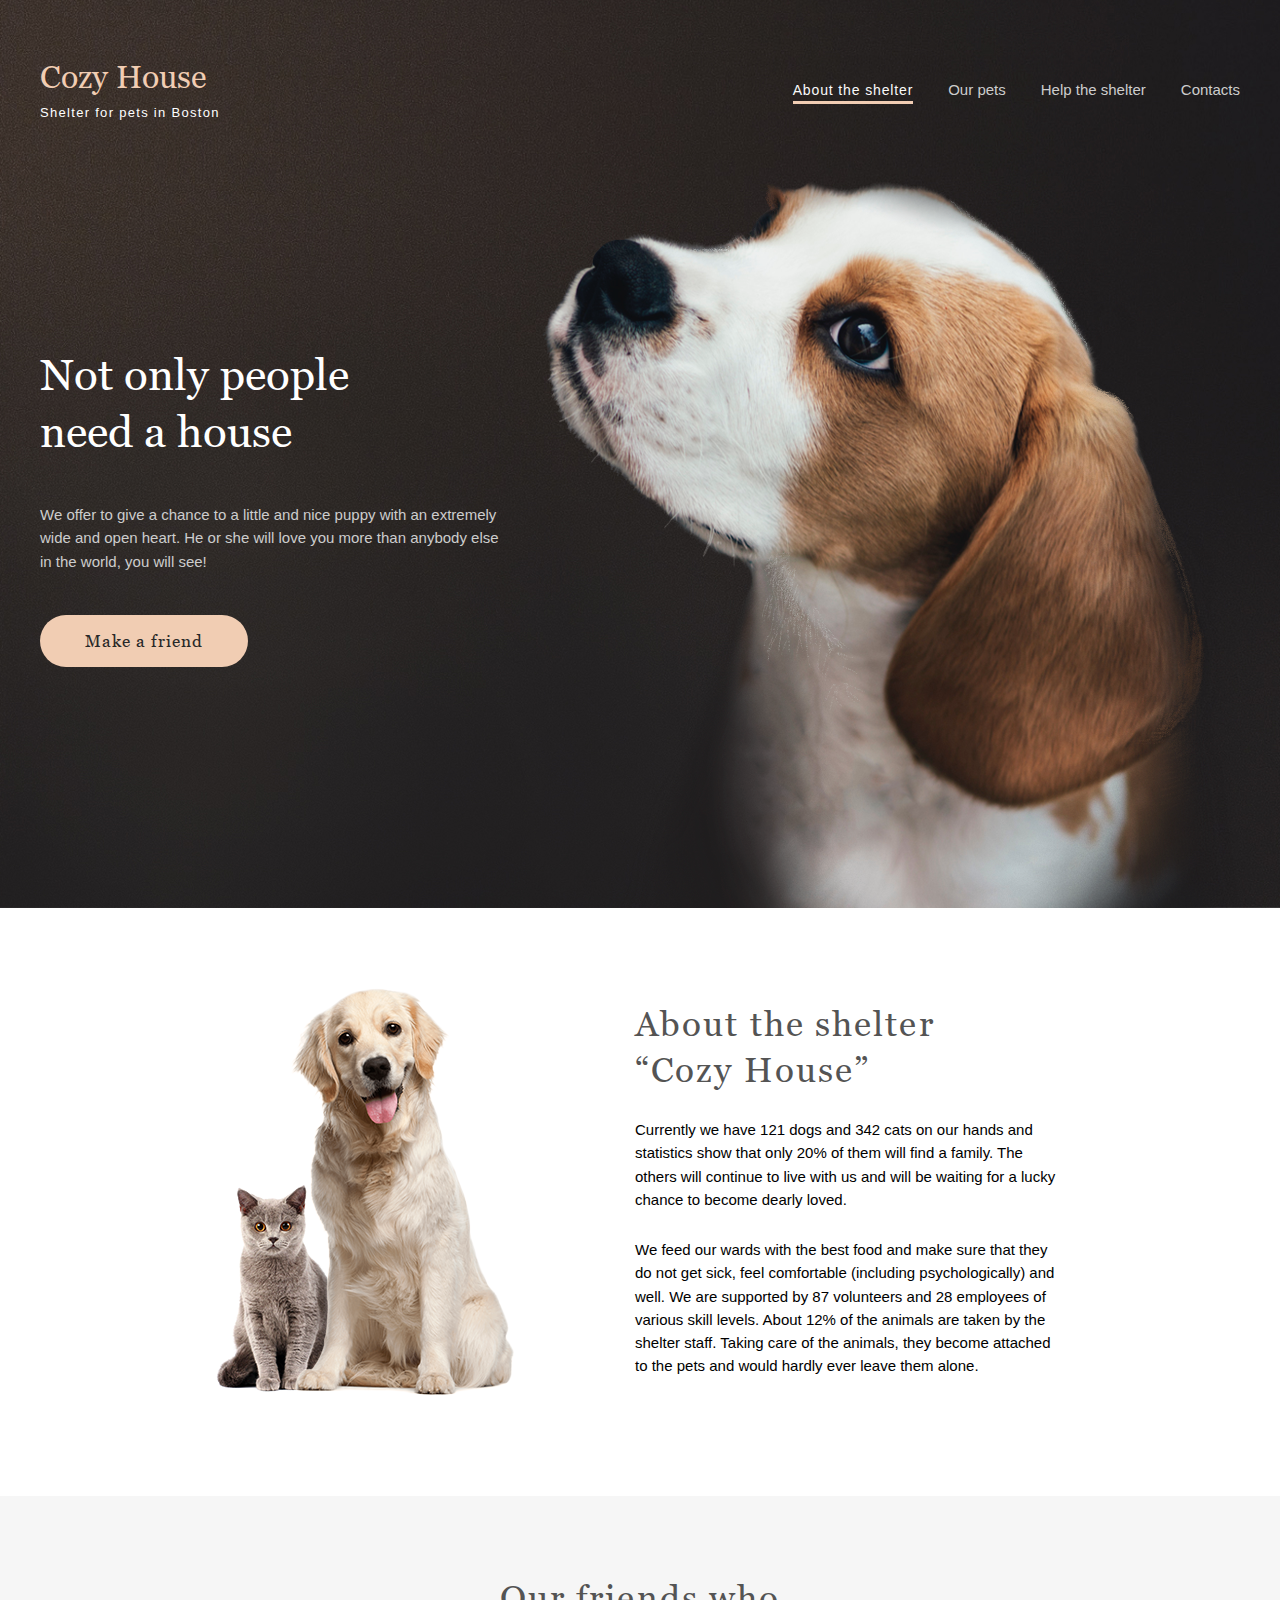
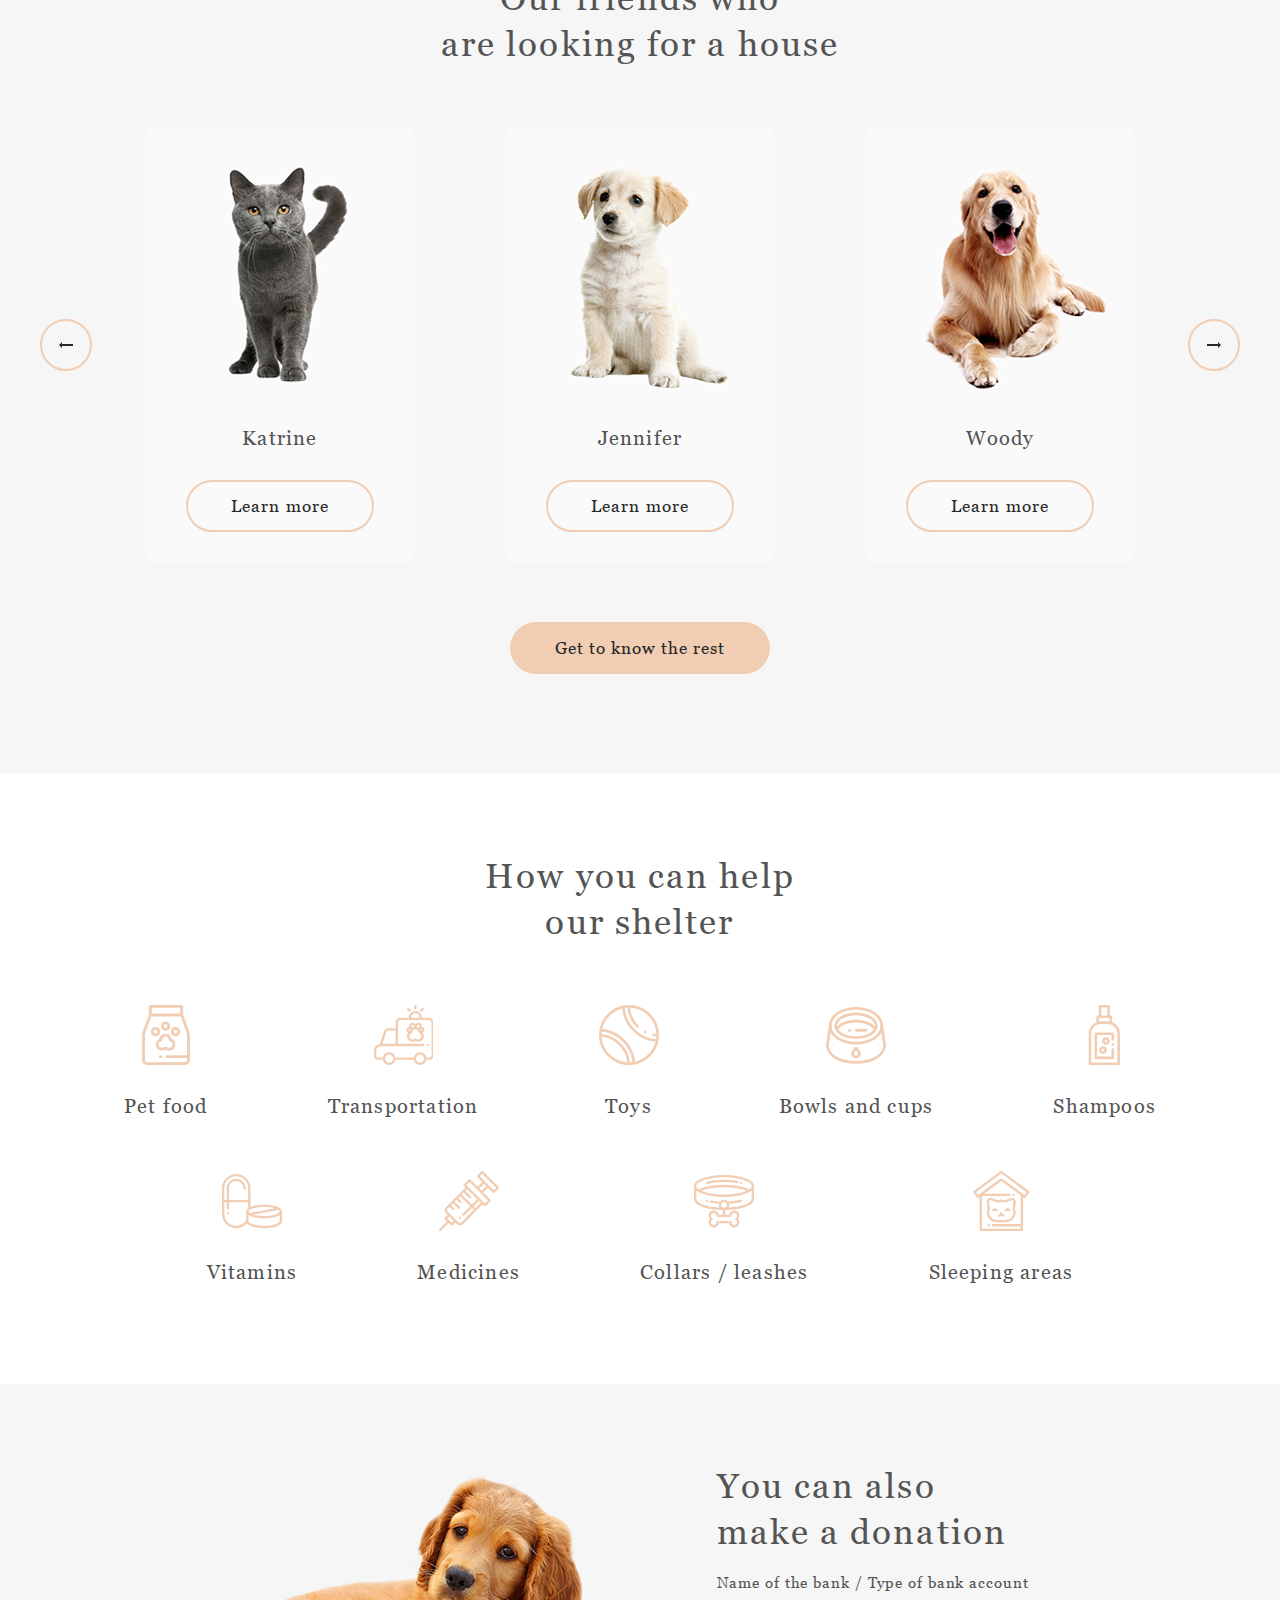
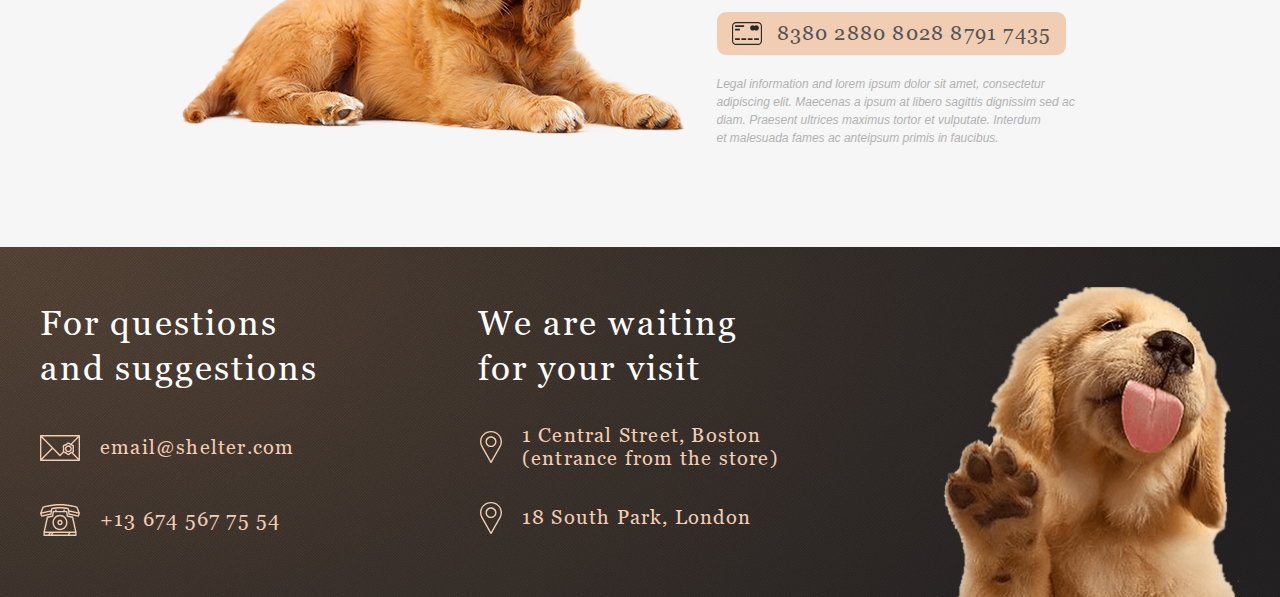
==== pages/main/index.html @ 74ab8705 "Shelter" ====
<!DOCTYPE html>
<html lang="en" class="page">

<head>
  <meta charset="UTF-8">
  <meta name="viewport" content="width=device-width, initial-scale=1.0">
  <link rel="shortcut icon" href="favicon.ico" type="image/x-icon">
  <meta http-equiv="X-UA-Compatible" content="ie=edge">
  <meta name="theme-color" content="#111111">
  <title>Shelter</title>
  <link rel="preload" href="fonts/Georgia.woff2" as="font" type="font/woff2" crossorigin>
  <link rel="preload" href="fonts/GeorgiaItalic.woff2" as="font" type="font/woff2" crossorigin>
  <link rel="preload" href="fonts/ArialBlack.woff2" as="font" type="font/woff2" crossorigin>
  <link rel="preload" href="fonts/Arial-ItalicMT.woff2" as="font" type="font/woff2" crossorigin>
  <link rel="stylesheet" href="vendor.css">
  <link rel="stylesheet" href="main.css">
  <script defer src="script.js"></script>
</head>

<body class="page__body">
  <div class="site-container">
    <header class="header">
      <div class="container">
        <div class="header__inner">
          <div class="logo">
            <a href="#" class="logo__link">
              <span class="logo__title">Cozy House</span>
              <span class="logo__subtitle p">Shelter for pets in Boston</span>
            </a>
          </div>
          <nav class="nav">
            <ul class="list-reset nav__list p">
              <li class="nav__item ">
                <a class="nav__link-active p" href="#">About the shelter</a>
              </li>
              <li class="nav__item">
                <a class="nav__link" href="../pets/index.html">Our pets</a>
              </li>
              <li class="nav__item">
                <a class="nav__link" href="#help">Help the shelter</a>
              </li>
              <li class="nav__item">
                <a class="nav__link" href="#footer">Contacts</a>
              </li>
            </ul>
          </nav>
        </div>
      </div>
    </header>
    <main class="main">
      <section class="hero">
        <div class="container">
          <div class="hero-inner">
            <div class="hero__description">
              <h1 class="visually-hidden">Cozy House</h1>
              <h2 class="hero-title">
                Not only people <br> need a house
              </h2>
              <p class="hero-subtitle p">
                We offer to give a chance to a little and nice puppy with an extremely wide and open heart. He or she
                will
                love you more
                than anybody else in the world, you will see!
              </p>
              <a href="#our-frends" class="btn hero__link">Make a friend</a>
            </div>
            <img src="../../assets/img/start-screen-puppy.png" alt="" class="hero-img">
          </div>
        </div>
      </section>

      <section class="about section-offset">
        <div class="container">
          <div class="about-inner">
            <img src="../../assets/img/about-pets.png" alt="" class="hero-img">
            <div class="about__description">
              <h3 class="about-title">
                About the shelter <br>&#8220;Cozy House&#8221;
              </h3>
              <p class="about-subtitle">
                Currently we have 121 dogs and 342 cats on our hands and statistics show that only 20% of them will find
                a family. The others will continue to live with us and will be waiting for a lucky chance to become
                dearly loved.
              </p>
              <p class="about-subtitle">
                We feed our wards with the best food and make sure that they do not get sick, feel comfortable
                (including psychologically) and well. We are supported by 87 volunteers and 28 employees of various
                skill levels.
                About
                12% of the animals are taken by the shelter staff. Taking care of the animals, they become attached
                to the
                pets and would hardly ever leave them alone.
              </p>
            </div>
          </div>
        </div>
      </section>
      <section class="our-friend section-offset">
        <div class="container">
          <div class="our-friend-inner">
            <h3 class="center">
              Our friends who <br>
              are looking for a house
            </h3>
            <div class="our-friend-slider">
              <button class="btn-reset btn-slider">
                <img src="../../assets/icons/arrow-left.svg" alt="arrow">
              </button>
              <ul class="list-reset card-list">
                <li class="card-item">
                  <img src="../../assets/img/pets-katrine.png" alt="Katrine" class="card-img">
                  <h4>
                    Katrine
                  </h4>
                  <a href="" class="card-btn">
                    Learn more
                  </a>
                </li>
                <li class="card-item">
                  <img src="../../assets/img/pets-jennifer.png" alt="Jennifer" class="card-img">
                  <h4>
                    Jennifer
                  </h4>
                  <a href="" class="card-btn">
                    Learn more
                  </a>
                </li>
                <li class="card-item">
                  <img src="../../assets/img/pets-woody.png" alt="Cat" class="card-img">
                  <h4>
                    Woody
                  </h4>
                  <a href="" class="card-btn">
                    Learn more
                  </a>
                </li>
              </ul>
              <button class="btn-reset btn-slider">
                <img src="../../assets/icons/arrow-rigth.svg" alt="arrow">
              </button>
            </div>
            <a href="../pets/index.html" class="btn our-friend__link">
              Get to know the rest
            </a>
          </div>
        </div>

      </section>
      <section class="help section-offset" id="help">
        <div class="container">
          <h3 class="help-title">
            How you can help <br>
            our shelter
          </h3>
          <ul class="list-reset help-list">
            <li class="help-item">
              <img src="../../assets/icons/icon-pet-food.svg" alt="pet-food" class="help-img">
              <h4 class="help-item__title">
                Pet food
              </h4>
            </li>
            <li class="help-item">
              <img src="../../assets/icons/icon-transportation.svg" alt="transportation" class="help-img">
              <h4 class="help-item__title">
                Transportation
              </h4>
            </li>
            <li class="help-item">
              <img src="../../assets/icons/icon-toys.svg" alt="toys" class="help-img">
              <h4 class="help-item__title">
                Toys
              </h4>
            </li>
            <li class="help-item">
              <img src="../../assets/icons/icon-bowls-and-cups.svg" alt="bowls and cups" class="help-img">
              <h4 class="help-item__title">
                Bowls and cups
              </h4>
            </li>
            <li class="help-item">
              <img src="../../assets/icons/icon-shampoos.svg" alt="shampoos" class="help-img">
              <h4 class="help-item__title">
                Shampoos
              </h4>
            </li>
            <li class="help-item">
              <img src="../../assets/icons/icon-vitamins.svg" alt="vitamins" class="help-img">
              <h4 class="help-item__title">
                Vitamins
              </h4>
            </li>
            <li class="help-item">
              <img src="../../assets/icons/icon-medicines.svg" alt="medicines" class="help-img">
              <h4 class="help-item__title">
                Medicines
              </h4>
            </li>
            <li class="help-item">
              <img src="../../assets/icons/icon-collars-leashes.svg" alt="collars/leashes" class="help-img">
              <h4 class="help-item__title">
                Collars / leashes
              </h4>
            </li>
            <li class="help-item">
              <img src="../../assets/icons/icon-sleeping-area.svg" alt="sleeping area" class="help-img">
              <h4 class="help-item__title">
                Sleeping areas
              </h4>
            </li>
          </ul>
        </div>
      </section>
      <section class="in-addition section-offset">
        <div class="container">
          <div class="in-addition-innner">
            <img src="../../assets/img/donation-dog.png" alt="dog" class="in-addition-img">
            <div class="in-addition-text">
              <h3 class="in-addition-title">
                You can also <br> make a donation
              </h3>
              <h5 class="in-addition-subtitle">
                Name of the bank / Type of bank account
              </h5>
              <h4 class="in-addition-card">
                <a class="in-addition-card-text">
                  8380 2880 8028 8791 7435
                </a>
              </h4>
              <p class="p-s in-addition-descr">
                Legal information and lorem ipsum dolor sit amet, consectetur adipiscing elit. Maecenas a ipsum
                at libero
                sagittis dignissim sed ac <br> diam. Praesent ultrices maximus tortor et vulputate. Interdum
                et malesuada
                fames ac
                anteipsum primis in faucibus.
              </p>
            </div>
          </div>
        </div>

      </section>
    </main>

    <footer class="footer" id="footer">
      <div class="container">
        <div class="footer-inner">
          <div class="footer-column__rigth">
            <h3 class="footer-title__rigth">
              For questions <br> and suggestions
            </h3>
            <ul class="list-reset footer-list__rigth">
              <li class="footer-item">
                <img class="footer-link-img" src="../../assets/icons/icon-email.svg" alt="email">
                <h4 class="footer-link-title">
                  <a href="mailto:email@shelter.com" class="footer-link">

                    email@shelter.com
                  </a>
                </h4>

              </li>
              <li class="footer-item">
                <img class="footer-link-img" src="../../assets/icons/icon-phone.svg" alt="phone">
                <h4 class="footer-link-title">
                  <a href="tel:+136745677554" class="footer-link">

                    +13 674 567 75 54
                  </a>
                </h4>
              </li>
            </ul>
          </div>
          <div class="footer-column__center">
            <h3 class="footer-title__center">
              We are waiting <br> for your visit
            </h3>
            <ul class="list-reset footer-list__center">
              <li class="footer-item">
                <img class="footer-link-img" src="../../assets/icons/icon-marker.svg" alt="marker">
                <h4 class="footer-link-title">
                  <a href="https://www.google.com/maps/search/" class="footer-link">
                    1 Central Street, Boston <br> (entrance from the store)
                  </a>
                </h4>
              </li>
              <li class="footer-item">
                <img class="footer-link-img" src="../../assets/icons/icon-marker.svg" alt="marker">
                <h4 class="footer-link-title">
                  <a href="https://www.google.com/maps/search/" class="footer-link">

                    18 South Park, London
                  </a>
                </h4>
              </li>
            </ul>
          </div>

          <img src="../../assets/img/footer-puppy.png" alt="puppy" class="footer-img">
        </div>
      </div>
    </footer>

  </div>
</body>

</html>
---- pages/main/main.css ----
:root {
  --font-family: 'Georgia', serif;
  --content-width: 1200px;
  --container-offset: 40px;
  --container-width: calc(var(--content-width) + (var(--container-offset) * 2));
  --color-primary: rgba(241, 205, 179, 1);
  --color-primary-light: rgba(253, 220, 196, 1);
  --color-light-l: #F6F6F6;
  --color-light-s: #FAFAFA;
  --color-dark-l: rgba(84, 84, 84, 1);
  --color-light-xl: rgba(255, 255, 255, 1);
  --color-dark-3xl: rgba(41, 41, 41, 1);
  --color-dark-s: rgba(205, 205, 205, 1);
  --color-dark-m: rgb(178, 178, 178);
  --color-light-xl: #FFFFFF;
}


.custom-checkbox__field:checked + .custom-checkbox__content::after {
  opacity: 1;
}

.custom-checkbox__field:focus + .custom-checkbox__content::before {
  outline: 2px solid #f00;
  outline-offset: 2px;
}

.custom-checkbox__field:disabled + .custom-checkbox__content {
  opacity: 0.4;
  pointer-events: none;
}

/* stylelint-disable */

/* @font-face {
  font-family: "Georgia";
  src: url("../../asset/fonts/Georgia.woff2") format("woff2");
  font-weight: 400;
  font-display: swap;
  font-style: normal;
} */
@font-face {
    font-family: 'Georgia';
    src: url('../../assets/fonts/Georgia.woff2') format('woff2');
    font-weight: normal;
    font-style: normal;
    font-display: swap;
}
@font-face {
  font-family: "GeorgiaItalic";
  src: url("../../asset/fonts/GeorgiaItalic.woff2") format("woff2");
  font-weight: 400;
  font-display: swap;
  font-style: italic;
}
@font-face {
  font-family: "Arial";
  src: url("../../asset/fonts/Arial.woff2") format("woff2");
  font-weight: 400;
  font-display: swap;
  font-style: normal;
}
@font-face {
  font-family: "Arial-ItalicMT";
  src: url("../../asset/fonts/Arial-ItalicMT.woff2") format("woff2");
  font-weight: 400;
  font-display: swap;
  font-style: italic;
}
html {
  -webkit-box-sizing: border-box;
  box-sizing: border-box;
}

*,
*::before,
*::after {
  -webkit-box-sizing: inherit;
  box-sizing: inherit;
  font-weight: normal;
  letter-spacing: normal;
  margin: 0;
  scroll-behavior: smooth;
}

.page {
  height: 100%;
  font-family: var(--font-family, sans-serif);
  -webkit-text-size-adjust: 100%;
  scroll-behavior: smooth;
}

.page__body {
  margin: 0;
  min-width: 320px;
  min-height: 100%;
  font-size: 16px;
}

img {
  height: auto;
  max-width: 100%;
  -o-object-fit: cover;
  object-fit: cover;
}

a {
  text-decoration: none;
  letter-spacing: 0.06em;
  cursor: pointer;
}

.site-container {
  overflow: hidden;
}

.is-hidden {
  display: none !important;
  /* stylelint-disable-line declaration-no-important */
}

.btn-reset {
  border: none;
  padding: 0;
  background: transparent;
  cursor: pointer;
}

.list-reset {
  list-style: none;
  margin: 0;
  padding: 0;
}

.input-reset {
  -webkit-appearance: none;
  -moz-appearance: none;
  appearance: none;
  border: none;
  border-radius: 0;
  background-color: #fff;
}
.input-reset::-webkit-search-decoration, .input-reset::-webkit-search-cancel-button, .input-reset::-webkit-search-results-button, .input-reset::-webkit-search-results-decoration {
  display: none;
}

.visually-hidden {
  position: absolute;
  overflow: hidden;
  margin: -1px;
  border: 0;
  padding: 0;
  width: 1px;
  height: 1px;
  clip: rect(0 0 0 0);
}

.container {
  margin: 0 auto;
  padding: 0 var(--container-offset);
  max-width: var(--container-width);
}

.js-focus-visible :focus:not(.focus-visible) {
  outline: none;
}

.centered {
  text-align: center;
}

.dis-scroll {
  position: fixed;
  left: 0;
  top: 0;
  overflow: hidden;
  width: 100%;
  height: 100vh;
  -ms-scroll-chaining: none;
  overscroll-behavior: none;
}

.page--ios .dis-scroll {
  position: relative;
}

.section-offset {
  padding: 80px 0 100px 0;
}

p, .p {
  font-family: "Arial", sans-serif;
  font-style: normal;
  font-weight: 400;
  font-size: 0.9375em;
  line-height: 155%;
}

.p-s {
  font-family: "Arial";
  font-style: italic;
  font-weight: 400;
  font-size: 0.75em;
  line-height: 150%;
  color: var(--color-dark-m);
}

h1 {
  letter-spacing: 0.06em;
  margin: 0;
}

h2 {
  font-size: 2.75em;
  line-height: 57px;
  color: var(--color--light-xl);
}

h2 {
  font-size: 2.75em;
  line-height: 130%;
  color: var(--color-light-xl);
}

h3 {
  font-size: 2.1875em;
  line-height: 130%;
  letter-spacing: 0.06em;
  color: var(--color-dark-l);
}

h4 {
  font-size: 1.25em;
  line-height: 115%;
  letter-spacing: 0.06em;
  color: var(--color-dark-l);
}

h5 {
  font-size: 1.0625em;
  line-height: 110%;
  letter-spacing: 0.06em;
  color: var(--color-dark-l);
}

.btn {
  font-size: 1.06em;
  line-height: 130%;
  letter-spacing: 0.06em;
  color: var(--color-dark-3xl);
  padding: 15px 45px;
  background: var(--color-primary);
  border-radius: 100px;
  transition: all 0.3s;
}

.btn:hover{
  background: var(--color-primary-light);
 transition: all 0.3s;
}
.card-btn {
  font-size: 1.0625em;
  line-height: 130%;
  letter-spacing: 0.06em;
  color: var(--color-dark-3xl);
  padding: 13px 43px;
  background: transparent;
  border: 2px solid var(--color-primary);
  border-radius: 100px;
  transition: all 0.3s;
}

.card-btn:hover{
  background-color: var(--color-primary-light);
  transition: all 0.3s;}

.center {
  text-align: center;
  margin-bottom: 60px;
}


.header {
  background: url("../../assets/img/start-screen-background.jpg");
  background-repeat: no-repeat;
  background-position: center 0;
  background-size: 100%;
  padding: 60px 0;

}

.header__inner {
  display: -webkit-box;
  display: -ms-flexbox;
  display: flex;
  -webkit-box-align: center;
  -ms-flex-align: center;
  align-items: center;
  -webkit-box-pack: justify;
  -ms-flex-pack: justify;
  justify-content: space-between;
}

.logo__link {
  display: flex;
  flex-direction: column;
  letter-spacing: 0.06em;
  margin: 0;
}

.logo__title {
  font-family: 'Georgia';
  font-style: normal;
  font-weight: 400;
  font-size: 32px;
  line-height: 110%;
  color: var(--color-primary);
  line-height: 110%;
  margin-bottom: 10px;
  
}

.logo__subtitle {
  font-family: "Arial";
  font-style: normal;
  font-weight: 400;
  font-size: 13px;
  line-height: 15px;
  letter-spacing: 0.1em;
  color: var(--color-light-xl);
  text-align: right;
}

.nav__list {
  display: -webkit-box;
  display: -ms-flexbox;
  display: flex;
  -webkit-box-pack: justify;
  -ms-flex-pack: justify;
  justify-content: space-between;
  -webkit-box-align: center;
  -ms-flex-align: center;
  align-items: center;
  gap: 35px;
}


.nav__link {
  position: relative;
  line-height: 160%;
  color: var(--color-dark-s);
  -webkit-transition: all 0.5s;
  -o-transition: all 0.5s;
  transition: all 0.5s;
  padding-bottom: 5px;
  letter-spacing: 0 ;
}

.nav__link::before {
  position: absolute;
  content: "";
  width: 0;
  left: 0;
  background-color: var(--color-primary);
  height: 2px;
  bottom: -3px;
  -webkit-transition: all 0.5s;
  -o-transition: all 0.5s;
  transition: all 0.5s;
}

.nav__link:hover::before {
  width: 100%;
  right: auto;
  left: 0;
}

.nav__link-active {
  font-weight: normal;
  color: var(--color-light-s);
  padding-bottom: 3px;
  border-bottom: 3px solid var(--color-primary);
  
}

.hero{
  background: url("../../assets/img/start-screen-background.jpg");
  background-position: center -180px;
  background-repeat: no-repeat;
  background-size: 100%;
}
.hero-inner {
  display: -webkit-box;
  display: -ms-flexbox;
  display: flex;
  -webkit-box-pack: justify;
  -ms-flex-pack: justify;
  justify-content: space-between;
  -webkit-box-align: center;
  -ms-flex-align: center;
  align-items: center;
  
}

.hero-title {
 margin-top: -75px;
  margin-bottom: 42px;
}

.hero-subtitle {
  color: var(--color-dark-s);
  margin-bottom: 42px;
  max-width: 460px;
}

.hero__link{
  display: inline-block;
}
.hero-img {
  max-width: 58.2%;
}

.about {
  background-color: var(--color-light-xl);
}

.about-inner {
  display: -webkit-box;
  display: -ms-flexbox;
  display: flex;
  -webkit-box-pack: center;
  -ms-flex-pack: center;
  justify-content: center;
   gap: 120px;
}

.about__description {
  max-width: 430px;
  padding-top: 14px;
  padding-bottom: 14px;
}

.about-title {
  margin-bottom: 25px;
}

.about-subtitle + .about-subtitle{
  margin-top: 27px;
}

.our-friend {
  background-color: var(--color-light-l);
}

.our-friend-inner {
  display: -webkit-box;
  display: -ms-flexbox;
  display: flex;
  -webkit-box-orient: vertical;
  -webkit-box-direction: normal;
  -ms-flex-direction: column;
  flex-direction: column;
}

.our-friend-slider {
  display: -webkit-box;
  display: -ms-flexbox;
  display: flex;
  -webkit-box-align: center;
  -ms-flex-align: center;
  align-items: center;
  -webkit-box-pack: justify;
  -ms-flex-pack: justify;
  justify-content: space-between;
  margin-bottom: 60px;
}

.card-list {
  display: -webkit-box;
  display: -ms-flexbox;
  display: flex;
  -webkit-box-align: center;
  -ms-flex-align: center;
  align-items: center;
  -webkit-box-pack: justify;
  -ms-flex-pack: justify;
  justify-content: space-between;
  gap: 90px;
}

.card-item {
  display: -webkit-box;
  display: -ms-flexbox;
  display: flex;
  -webkit-box-align: center;
  -ms-flex-align: center;
  align-items: center;
  -webkit-box-pack: justify;
  -ms-flex-pack: justify;
  justify-content: space-between;
  -webkit-box-orient: vertical;
  -webkit-box-direction: normal;
  -ms-flex-direction: column;
  flex-direction: column;
  background-color: var(--color-light-s);
  padding-bottom: 30px;
  border-radius: 9px;
  transition: all 0.3s;
}

.card-item:hover{
  box-shadow: 0px 2px 35px 14px rgba(13, 13, 13, 0.04);
  transition: all 0.3s;
}
.card-item:hover .card-btn{
 background-color: var(--color-primary-light);
transition: all 0.3s;
}

.card-img {
  margin-bottom: 30px;
}

.card-item h4 {
  margin-bottom: 30px;
}

.btn-slider {
  display: -webkit-box;
  display: -ms-flexbox;
  display: flex;
  -webkit-box-pack: center;
  -ms-flex-pack: center;
  justify-content: center;
  -webkit-box-align: center;
  -ms-flex-align: center;
  align-items: center;
  width: 52px;
  height: 52px;
  border: 2px solid var(--color-primary);
  -webkit-box-sizing: border-box;
  box-sizing: border-box;
  border-radius: 100%;
  -webkit-transition: 0.5s;
  -o-transition: 0.5s;
  transition: 0.5s;
}

.btn-slider:hover {
  background-color: var(--color-primary);
  -webkit-transition: 0.5s;
  -o-transition: 0.5s;
  transition: 0.5s;
}

.our-friend__link {
  -ms-flex-item-align: center;
  -ms-grid-row-align: center;
  align-self: center;
  -webkit-box-flex: 0;
  -ms-flex-positive: 0;
  flex-grow: 0;
}

.our-friend-buttons {
  display: -webkit-box;
  display: -ms-flexbox;
  display: flex;
  -webkit-box-pack: center;
  -ms-flex-pack: center;
  justify-content: center;
  -webkit-box-align: center;
  -ms-flex-align: center;
  align-items: center;
  gap: 20px;
}

.btn-slider-prev {
  color: var(--color-dark-s);
  width: 52px;
  height: 52px;
  border: 2px solid var(--color-dark-s);
  border-radius: 100px;
}

.btn-slider-active {
  color: var(--color-dark-3xl);
  width: 52px;
  height: 52px;
  background-color: var(--color-primary);
  border-radius: 100px;
}

.btn-slider-next {
  color: var(--color-dark-3xl);
  width: 52px;
  height: 52px;
  border: 2px solid var(--color-primary);
  border-radius: 100px;
}

.help-title {
  text-align: center;
  margin-bottom: 60px;
}

.help-list {
  display: -webkit-box;
  display: -ms-flexbox;
  display: flex;
  -webkit-box-pack: center;
  -ms-flex-pack: center;
  justify-content: center;
  -ms-flex-wrap: wrap;
  flex-wrap: wrap;
  max-width: 1060px;
  margin: 0 auto;
  gap: 53px 120px;
}

.help-item {
  display: -webkit-box;
  display: -ms-flexbox;
  display: flex;
  -webkit-box-orient: vertical;
  -webkit-box-direction: normal;
  -ms-flex-direction: column;
  flex-direction: column;
  -webkit-box-align: center;
  -ms-flex-align: center;
  align-items: center;
}
/* .help-item + .help-item{
  margin-left: 120px;
  margin-bottom: 55px;
} */
.help-img {
  display: block;
  width: 60px;
  height: 60px;
  margin-bottom: 30px;
}

.in-addition {
  background-color: var(--color-light-l);
}

.in-addition-innner {
  display: -webkit-box;
  display: -ms-flexbox;
  display: flex;
  -webkit-box-pack: center;
  -ms-flex-pack: center;
  justify-content: center;
  -webkit-box-align: center;
  -ms-flex-align: center;
  align-items: center;
  gap: 30px;
}

.in-addition-text {
  display: -webkit-box;
  display: -ms-flexbox;
  display: flex;
  -webkit-box-orient: vertical;
  -webkit-box-direction: normal;
  -ms-flex-direction: column;
  flex-direction: column;
  gap: 20px;
  max-width: 382px;
  }


.in-addition-subtitle{
  font-size: 15px;
}
.in-addition-card {

  display: -webkit-box;
  display: -ms-flexbox;
  display: flex;
  -webkit-box-align: center;
  -ms-flex-align: center;
  align-items: center;
  padding: 10px 15px;
  background-color: var(--color-primary);
  -ms-flex-item-align: start;
  align-self: flex-start;
  -webkit-box-flex: 0;
  -ms-flex-positive: 0;
  flex-grow: 0;
  border-radius: 9px;
  padding-left: 30px;
}

.in-addition-card-text{
  position: relative;
  padding-left: 30px;
}
.in-addition-card-text::before {
  position: absolute;
  content: '';
  background-image: url("../../assets/icons/credit-card.svg");
  width: 30px;
  height: 23px;
  left: -15px;
  top: 0;
}

.footer {
  background: url("../../assets/img/backgroung.png"), radial-gradient(100% 215.42% at 0% 0%, #5B483A 0%, #262425 100%), #211F20;
  padding-top: 40px;
}

.footer-inner {
  display: -webkit-box;
  display: -ms-flexbox;
  display: flex;
  -webkit-box-pack: justify;
  -ms-flex-pack: justify;
  justify-content: space-between;

}

.footer-title__rigth {
  color: var(--color-light-xl);
  margin-bottom: 40px;
  margin-top: 14px;
  letter-spacing: 0.06em;
}

.footer-list__rigth {
  display: flex;
  flex-direction: column;
}
.footer-list__rigth .footer-item:first-child{
  margin-bottom: 40px;
}

.footer-title__center {
  color: var(--color-light-xl);
  margin-bottom: 32px;
  margin-top: 14px;
  letter-spacing: 0.06em;
  margin-left: -2px;
}

.footer-list__center {
  display: -webkit-box;
  display: -ms-flexbox;
  display: flex;
  -webkit-box-orient: vertical;
  -webkit-box-direction: normal;
  -ms-flex-direction: column;
  flex-direction: column;
}

.footer-list__center .footer-item:first-child{
  margin-bottom: 32px;
}
.footer-item {
  display: flex;
 
}

.footer-item{
  display: flex;
  align-items: center;
  justify-content:left;
}


.footer-link {
  font-weight: normal;
  color: var(--color-primary);
}

.footer-link-img {
  margin-right: 20px;
}
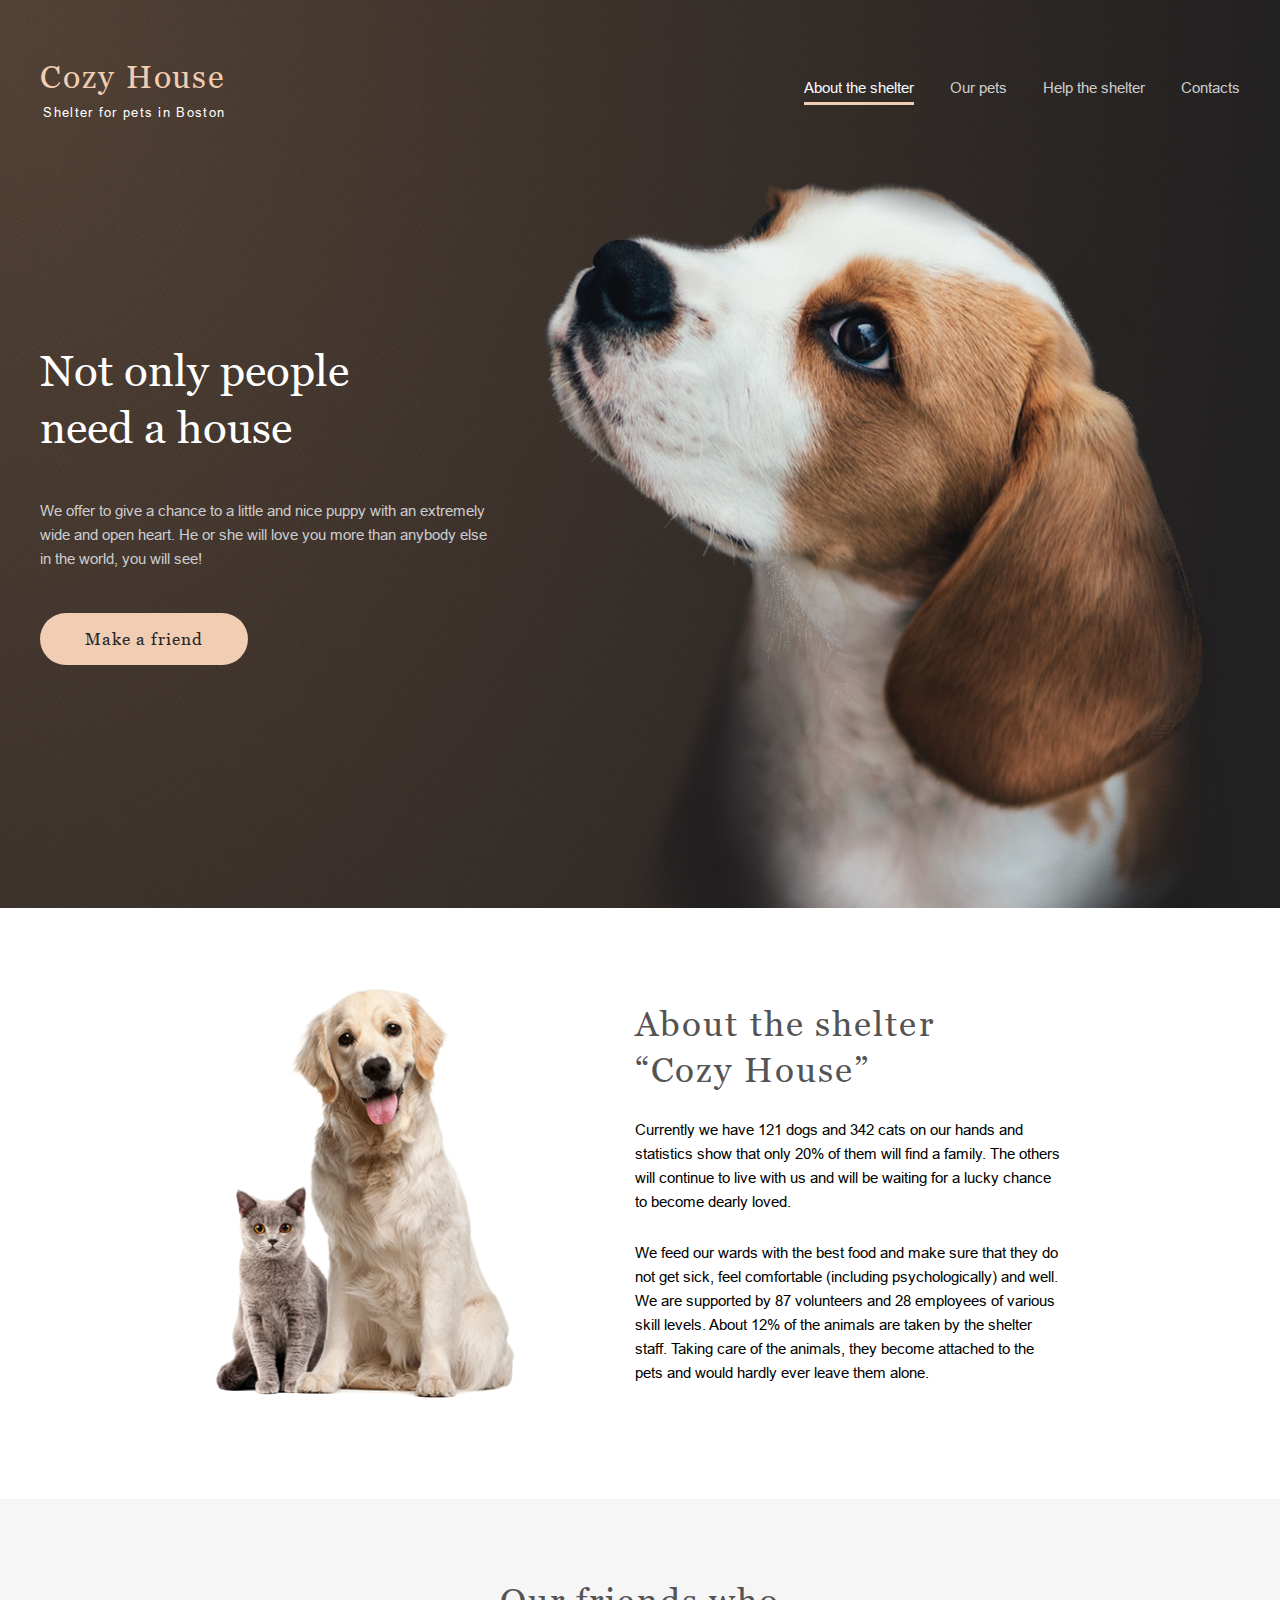
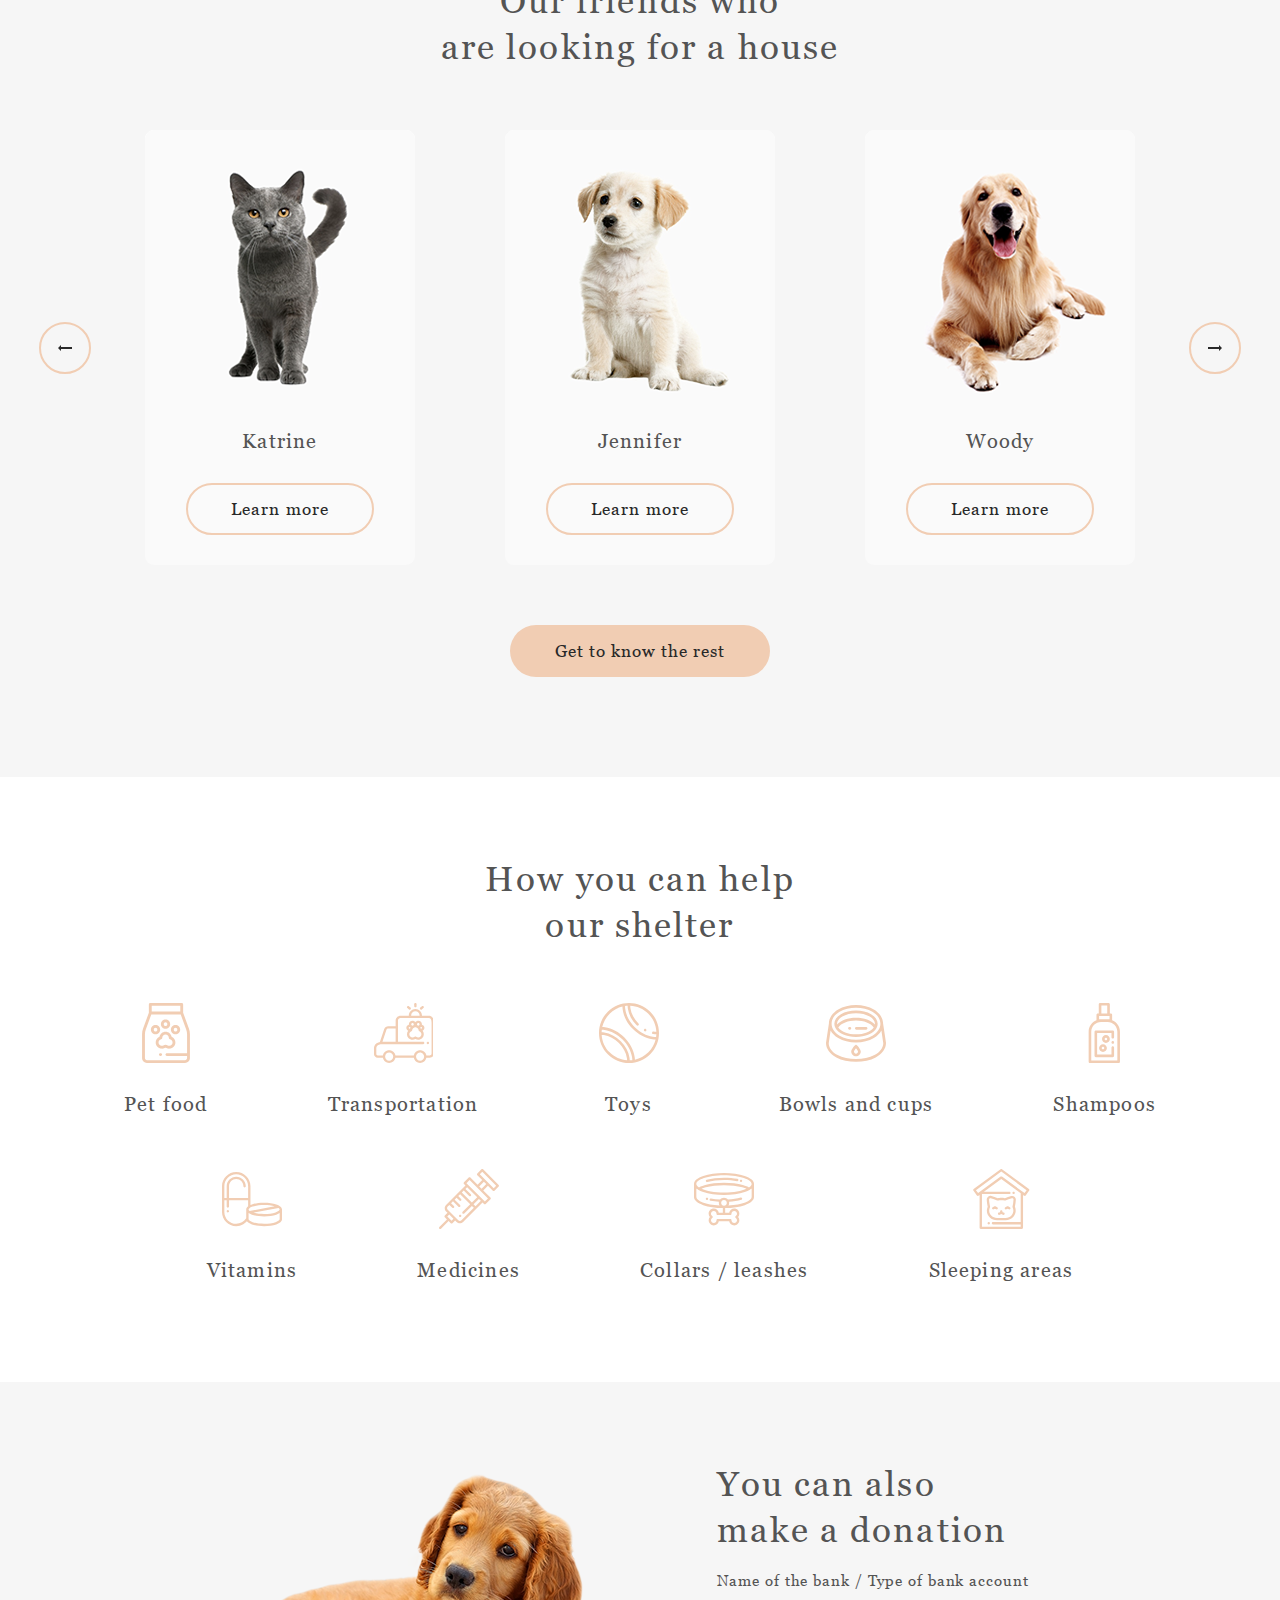
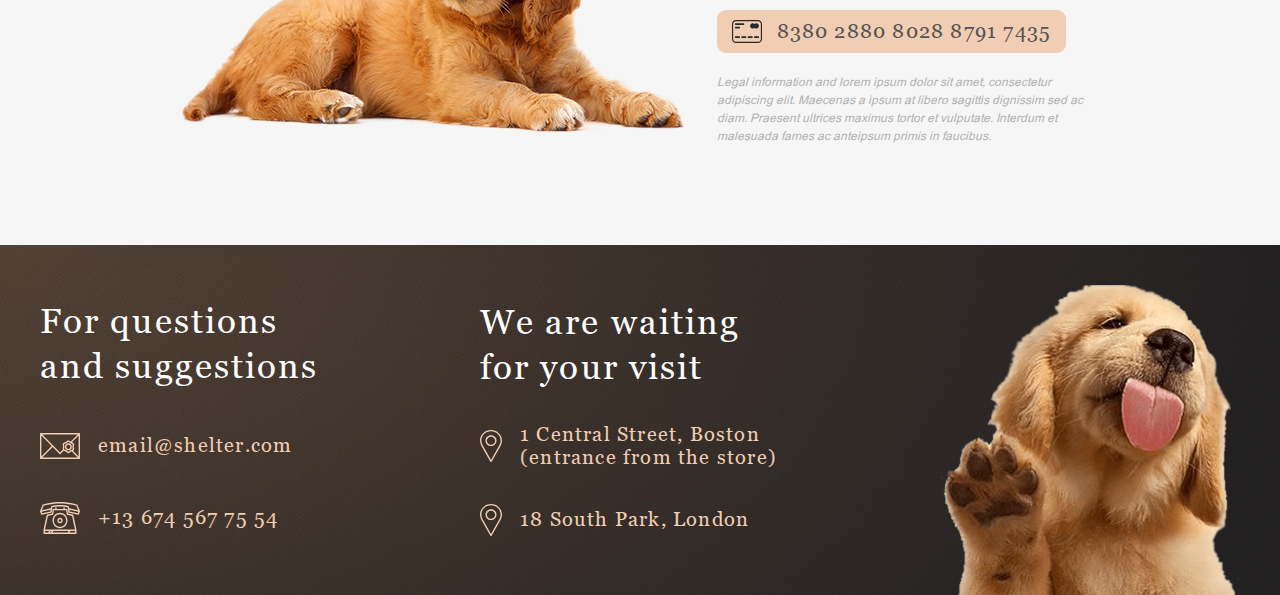
==== commit 7b8b0478: "pet968-768-320px" ====
--- a/pages/main/index.html
+++ b/pages/main/index.html
@@ -8,12 +8,10 @@
   <meta http-equiv="X-UA-Compatible" content="ie=edge">
   <meta name="theme-color" content="#111111">
   <title>Shelter</title>
-  <link rel="preload" href="fonts/Georgia.woff2" as="font" type="font/woff2" crossorigin>
-  <link rel="preload" href="fonts/GeorgiaItalic.woff2" as="font" type="font/woff2" crossorigin>
-  <link rel="preload" href="fonts/ArialBlack.woff2" as="font" type="font/woff2" crossorigin>
-  <link rel="preload" href="fonts/Arial-ItalicMT.woff2" as="font" type="font/woff2" crossorigin>
   <link rel="stylesheet" href="vendor.css">
   <link rel="stylesheet" href="main.css">
+  <link rel="stylesheet" href="media768px.css">
+  <link rel="stylesheet" href="modal.css">
   <script defer src="script.js"></script>
 </head>
 
@@ -28,10 +26,12 @@
               <span class="logo__subtitle p">Shelter for pets in Boston</span>
             </a>
           </div>
+
+
           <nav class="nav">
-            <ul class="list-reset nav__list p">
+            <ul class="list-reset p nav__list">
               <li class="nav__item ">
-                <a class="nav__link-active p" href="#">About the shelter</a>
+                <a class="nav__link-active" href="#">About the shelter</a>
               </li>
               <li class="nav__item">
                 <a class="nav__link" href="../pets/index.html">Our pets</a>
@@ -44,6 +44,12 @@
               </li>
             </ul>
           </nav>
+
+          <a class="burger">
+            <span></span>
+            <span></span>
+            <span></span>
+          </a>
         </div>
       </div>
     </header>
@@ -62,7 +68,7 @@
                 love you more
                 than anybody else in the world, you will see!
               </p>
-              <a href="#our-frends" class="btn hero__link">Make a friend</a>
+              <a target="_blank" href="#our-frends" class="btn hero__link">Make a friend</a>
             </div>
             <img src="../../assets/img/start-screen-puppy.png" alt="" class="hero-img">
           </div>
@@ -72,7 +78,7 @@
       <section class="about section-offset">
         <div class="container">
           <div class="about-inner">
-            <img src="../../assets/img/about-pets.png" alt="" class="hero-img">
+            <img src="../../assets/img/about-pets.png" alt="" class="about-img">
             <div class="about__description">
               <h3 class="about-title">
                 About the shelter <br>&#8220;Cozy House&#8221;
@@ -95,7 +101,7 @@
           </div>
         </div>
       </section>
-      <section class="our-friend section-offset">
+      <section class="our-friend section-offset" id="our-frends">
         <div class="container">
           <div class="our-friend-inner">
             <h3 class="center">
@@ -103,9 +109,7 @@
               are looking for a house
             </h3>
             <div class="our-friend-slider">
-              <button class="btn-reset btn-slider">
-                <img src="../../assets/icons/arrow-left.svg" alt="arrow">
-              </button>
+
               <ul class="list-reset card-list">
                 <li class="card-item">
                   <img src="../../assets/img/pets-katrine.png" alt="Katrine" class="card-img">
@@ -135,10 +139,15 @@
                   </a>
                 </li>
               </ul>
-              <button class="btn-reset btn-slider">
+              <button class="btn-reset btn-slider-main-prev">
+                <img src="../../assets/icons/arrow-left.svg" alt="arrow">
+              </button>
+
+              <button class="btn-reset btn-slider-main-next">
                 <img src="../../assets/icons/arrow-rigth.svg" alt="arrow">
               </button>
             </div>
+
             <a href="../pets/index.html" class="btn our-friend__link">
               Get to know the rest
             </a>
@@ -212,7 +221,7 @@
       </section>
       <section class="in-addition section-offset">
         <div class="container">
-          <div class="in-addition-innner">
+          <div class="in-addition-inner">
             <img src="../../assets/img/donation-dog.png" alt="dog" class="in-addition-img">
             <div class="in-addition-text">
               <h3 class="in-addition-title">
@@ -227,12 +236,12 @@
                 </a>
               </h4>
               <p class="p-s in-addition-descr">
-                Legal information and lorem ipsum dolor sit amet, consectetur adipiscing elit. Maecenas a ipsum
-                at libero
-                sagittis dignissim sed ac <br> diam. Praesent ultrices maximus tortor et vulputate. Interdum
-                et malesuada
+                Legal information and lorem ipsum dolor sit amet, consectetur adipiscing elit. Maecenas a ipsum
+                at libero
+                sagittis dignissim sed ac diam. Praesent ultrices maximus tortor et vulputate. Interdum
+                et malesuada
                 fames ac
-                anteipsum primis in faucibus.
+                anteipsum primis in faucibus.
               </p>
             </div>
           </div>
@@ -244,63 +253,87 @@
     <footer class="footer" id="footer">
       <div class="container">
         <div class="footer-inner">
-          <div class="footer-column__rigth">
-            <h3 class="footer-title__rigth">
-              For questions <br> and suggestions
-            </h3>
-            <ul class="list-reset footer-list__rigth">
-              <li class="footer-item">
-                <img class="footer-link-img" src="../../assets/icons/icon-email.svg" alt="email">
-                <h4 class="footer-link-title">
-                  <a href="mailto:email@shelter.com" class="footer-link">
-
-                    email@shelter.com
-                  </a>
-                </h4>
-
-              </li>
-              <li class="footer-item">
-                <img class="footer-link-img" src="../../assets/icons/icon-phone.svg" alt="phone">
-                <h4 class="footer-link-title">
-                  <a href="tel:+136745677554" class="footer-link">
-
-                    +13 674 567 75 54
-                  </a>
-                </h4>
-              </li>
-            </ul>
-          </div>
-          <div class="footer-column__center">
-            <h3 class="footer-title__center">
-              We are waiting <br> for your visit
-            </h3>
-            <ul class="list-reset footer-list__center">
-              <li class="footer-item">
-                <img class="footer-link-img" src="../../assets/icons/icon-marker.svg" alt="marker">
-                <h4 class="footer-link-title">
-                  <a href="https://www.google.com/maps/search/" class="footer-link">
-                    1 Central Street, Boston <br> (entrance from the store)
-                  </a>
-                </h4>
-              </li>
-              <li class="footer-item">
-                <img class="footer-link-img" src="../../assets/icons/icon-marker.svg" alt="marker">
-                <h4 class="footer-link-title">
-                  <a href="https://www.google.com/maps/search/" class="footer-link">
-
-                    18 South Park, London
-                  </a>
-                </h4>
-              </li>
-            </ul>
-          </div>
-
+          <div class="footer-description">
+
+            <div class="footer-column__rigth">
+              <h3 class="footer-title__rigth">
+                For questions and suggestions
+              </h3>
+              <ul class="list-reset footer-list__rigth">
+                <li class="footer-item">
+
+                  <a class="footer-link-title" target="_blank" href="mailto:email@shelter.com">
+                    <img class="footer-link-img" src="../../assets/icons/icon-email.svg" alt="email">
+                    <span class="footer-link">
+                      email@shelter.com
+                    </span>
+                  </a>
+
+                </li>
+                <li class="footer-item">
+
+                  <a class="footer-link-title" target="_blank" href="tel:+136745677554">
+                    <img class="footer-link-img" src="../../assets/icons/icon-phone.svg" alt="phone">
+                    <span class="footer-link">
+                      +13 674 567 75 54
+                    </span>
+                  </a>
+                </li>
+              </ul>
+            </div>
+            <div class="footer-column__center">
+              <h3 class="footer-title__center">
+                We are waiting for your visit
+              </h3>
+              <ul class="list-reset footer-list__center">
+                <li class="footer-item">
+                  <a class="footer-link-title" target="_blank" href="https://www.google.com/maps/search/">
+                    <img class="footer-link-img" src="../../assets/icons/icon-marker.svg" alt="marker">
+
+                    <span class="footer-link">
+                      1 Central Street, Boston <br> (entrance from the store)
+                    </span>
+                  </a>
+                </li>
+                <li class="footer-item">
+                  <a class="footer-link-title" target="_blank" href="https://www.google.com/maps/search/">
+                    <img class="footer-link-img" src="../../assets/icons/icon-marker.svg" alt="marker">
+
+                    <span class="footer-link">
+
+                      18 South Park, London
+                    </span>
+                  </a>
+                </li>
+              </ul>
+            </div>
+          </div>
           <img src="../../assets/img/footer-puppy.png" alt="puppy" class="footer-img">
         </div>
       </div>
     </footer>
 
-  </div>
+
+    <!-- Модалка  -->
+
+    <!-- <div class="overlay">
+      <div class="modal">
+        <button class="modal__close">✕</button>
+        <img class="modal__image" src="..//../assets/img/pets-jennifer.png" alt="jennifer">
+        <h2 class="modal__title">Jennifer</h2>
+        <p class="modal__subtitle">Dog - Labrador</p>
+        <p class="modal__description">Jennifer is a sweet 2 months old Labrador that is patiently waiting to find a new
+          forever home. This girl really enjoys
+          being able to go outside to run and play, but won't hesitate to play up a storm in the house if she has all of
+          her
+          favorite toys.</p>
+        <p class="modal__age">Age: 2 months</p>
+        <p class="modal__inoculations">Inoculations: none</p>
+        <p class="modal__diseases">Diseases: none</p>
+        <p class="modal__parasites">Parasites: none</p>
+      </div>
+
+    </div> -->
 </body>
 
 </html>--- a/pages/main/main.css
+++ b/pages/main/main.css
@@ -30,15 +30,7 @@
   pointer-events: none;
 }
 
-/* stylelint-disable */
-
-/* @font-face {
-  font-family: "Georgia";
-  src: url("../../asset/fonts/Georgia.woff2") format("woff2");
-  font-weight: 400;
-  font-display: swap;
-  font-style: normal;
-} */
+
 @font-face {
     font-family: 'Georgia';
     src: url('../../assets/fonts/Georgia.woff2') format('woff2');
@@ -48,21 +40,21 @@
 }
 @font-face {
   font-family: "GeorgiaItalic";
-  src: url("../../asset/fonts/GeorgiaItalic.woff2") format("woff2");
+  src: url("../../assets/fonts/GeorgiaItalic.woff2") format("woff2");
   font-weight: 400;
   font-display: swap;
   font-style: italic;
 }
 @font-face {
   font-family: "Arial";
-  src: url("../../asset/fonts/Arial.woff2") format("woff2");
+  src: url("../../assets/fonts/Arial.woff2") format("woff2");
   font-weight: 400;
   font-display: swap;
   font-style: normal;
 }
 @font-face {
   font-family: "Arial-ItalicMT";
-  src: url("../../asset/fonts/Arial-ItalicMT.woff2") format("woff2");
+  src: url("../../assets/fonts/Arial-ItalicMT.woff2") format("woff2");
   font-weight: 400;
   font-display: swap;
   font-style: italic;
@@ -86,7 +78,7 @@
 .page {
   height: 100%;
   font-family: var(--font-family, sans-serif);
-  -webkit-text-size-adjust: 100%;
+  
   scroll-behavior: smooth;
 }
 
@@ -193,7 +185,7 @@
   font-style: normal;
   font-weight: 400;
   font-size: 0.9375em;
-  line-height: 155%;
+  line-height: 160%;
 }
 
 .p-s {
@@ -208,13 +200,9 @@
 h1 {
   letter-spacing: 0.06em;
   margin: 0;
-}
-
-h2 {
-  font-size: 2.75em;
-  line-height: 57px;
-  color: var(--color--light-xl);
-}
+  letter-spacing: 0.06em;
+}
+
 
 h2 {
   font-size: 2.75em;
@@ -241,6 +229,7 @@
   line-height: 110%;
   letter-spacing: 0.06em;
   color: var(--color-dark-l);
+  
 }
 
 .btn {
@@ -272,8 +261,9 @@
 
 .card-btn:hover{
   background-color: var(--color-primary-light);
-  transition: all 0.3s;}
-
+  transition: all 0.3s;
+  border: 2px solid var(--color-primary-light);
+}
 .center {
   text-align: center;
   margin-bottom: 60px;
@@ -281,23 +271,15 @@
 
 
 .header {
-  background: url("../../assets/img/start-screen-background.jpg");
-  background-repeat: no-repeat;
-  background-position: center 0;
-  background-size: 100%;
-  padding: 60px 0;
+      padding: 60px 0;
+      position: absolute;
+      width: 100%;
 
 }
 
 .header__inner {
-  display: -webkit-box;
-  display: -ms-flexbox;
-  display: flex;
-  -webkit-box-align: center;
-  -ms-flex-align: center;
-  align-items: center;
-  -webkit-box-pack: justify;
-  -ms-flex-pack: justify;
+  display: flex;
+  align-items: center;
   justify-content: space-between;
 }
 
@@ -317,6 +299,7 @@
   color: var(--color-primary);
   line-height: 110%;
   margin-bottom: 10px;
+  letter-spacing: 0.06em;
   
 }
 
@@ -328,83 +311,85 @@
   line-height: 15px;
   letter-spacing: 0.1em;
   color: var(--color-light-xl);
-  text-align: right;
-}
+  text-align: right; 
+ }
+
+
+.burger {
+  display: none;
+  flex-direction: column;
+  justify-content: space-between;
+  width: 30px;
+  height: 22px;
+  background-color: transparent;
+  position: absolute;
+  top: 50px;
+  right: 53px;
+  z-index: 99;
+  gap: 9px;
+  transition: all 0.3s;
+}
+
+.burger span {
+  height: 2px;
+  width: 100%;
+  background-color: var(--color-primary);
+  
+}
+.burger--active{
+  transform: rotate(90deg);
+}
+
 
 .nav__list {
-  display: -webkit-box;
-  display: -ms-flexbox;
-  display: flex;
-  -webkit-box-pack: justify;
-  -ms-flex-pack: justify;
+  display: flex;
   justify-content: space-between;
-  -webkit-box-align: center;
-  -ms-flex-align: center;
-  align-items: center;
-  gap: 35px;
-}
-
-
+  align-items: center;
+  gap: 36px;
+}
 .nav__link {
-  position: relative;
+  /* position: relative; */
   line-height: 160%;
   color: var(--color-dark-s);
-  -webkit-transition: all 0.5s;
-  -o-transition: all 0.5s;
   transition: all 0.5s;
-  padding-bottom: 5px;
   letter-spacing: 0 ;
-}
-
-.nav__link::before {
-  position: absolute;
-  content: "";
-  width: 0;
-  left: 0;
-  background-color: var(--color-primary);
-  height: 2px;
-  bottom: -3px;
-  -webkit-transition: all 0.5s;
-  -o-transition: all 0.5s;
+  padding-bottom: 2px;
+  border-bottom: 3px solid transparent;
+}
+
+.nav__link:hover{
+  color: var(--color-light-s);
   transition: all 0.5s;
-}
-
-.nav__link:hover::before {
-  width: 100%;
-  right: auto;
-  left: 0;
+  padding-bottom: 2px; 
+  border-bottom: 3px solid var(--color-primary);
+  
 }
 
 .nav__link-active {
   font-weight: normal;
   color: var(--color-light-s);
-  padding-bottom: 3px;
+  padding-bottom: 2px;
   border-bottom: 3px solid var(--color-primary);
-  
+  letter-spacing: normal;
 }
 
 .hero{
-  background: url("../../assets/img/start-screen-background.jpg");
-  background-position: center -180px;
-  background-repeat: no-repeat;
-  background-size: 100%;
+  padding-top: 180px;
+  background: url('../../assets/img/background.png'),
+  radial-gradient(100% 215.42% at 0% 0%, #5B483A 0%, #262425 100%)
+  ,#211F20;
 }
 .hero-inner {
-  display: -webkit-box;
-  display: -ms-flexbox;
-  display: flex;
-  -webkit-box-pack: justify;
-  -ms-flex-pack: justify;
-  justify-content: space-between;
-  -webkit-box-align: center;
-  -ms-flex-align: center;
+   
+  display: flex;
+   justify-content: space-between;
   align-items: center;
   
 }
 
 .hero-title {
- margin-top: -75px;
-  margin-bottom: 42px;
+ margin-top: -80px;
+ margin-bottom: 42px;
 }
 
 .hero-subtitle {
@@ -425,8 +410,8 @@
 }
 
 .about-inner {
-  display: -webkit-box;
-  display: -ms-flexbox;
+  
+  
   display: flex;
   -webkit-box-pack: center;
   -ms-flex-pack: center;
@@ -453,64 +438,46 @@
 }
 
 .our-friend-inner {
-  display: -webkit-box;
-  display: -ms-flexbox;
-  display: flex;
-  -webkit-box-orient: vertical;
-  -webkit-box-direction: normal;
-  -ms-flex-direction: column;
+  
+  
+  display: flex;
+  
   flex-direction: column;
 }
 
 .our-friend-slider {
-  display: -webkit-box;
-  display: -ms-flexbox;
-  display: flex;
-  -webkit-box-align: center;
-  -ms-flex-align: center;
-  align-items: center;
-  -webkit-box-pack: justify;
-  -ms-flex-pack: justify;
-  justify-content: space-between;
+  position: relative;
+    margin: 0 auto;
   margin-bottom: 60px;
+
 }
 
 .card-list {
-  display: -webkit-box;
-  display: -ms-flexbox;
-  display: flex;
-  -webkit-box-align: center;
-  -ms-flex-align: center;
-  align-items: center;
-  -webkit-box-pack: justify;
-  -ms-flex-pack: justify;
+  
+  display: flex;
+  align-items: center;
   justify-content: space-between;
   gap: 90px;
 }
 
 .card-item {
-  display: -webkit-box;
-  display: -ms-flexbox;
-  display: flex;
-  -webkit-box-align: center;
-  -ms-flex-align: center;
-  align-items: center;
-  -webkit-box-pack: justify;
-  -ms-flex-pack: justify;
+  
+  display: flex;
+  align-items: center;
   justify-content: space-between;
-  -webkit-box-orient: vertical;
-  -webkit-box-direction: normal;
-  -ms-flex-direction: column;
   flex-direction: column;
   background-color: var(--color-light-s);
   padding-bottom: 30px;
   border-radius: 9px;
   transition: all 0.3s;
+  background-color: var(--color-light-s)
+  
 }
 
 .card-item:hover{
   box-shadow: 0px 2px 35px 14px rgba(13, 13, 13, 0.04);
   transition: all 0.3s;
+  background: #FFFFFF;
 }
 .card-item:hover .card-btn{
  background-color: var(--color-primary-light);
@@ -525,15 +492,13 @@
   margin-bottom: 30px;
 }
 
-.btn-slider {
-  display: -webkit-box;
-  display: -ms-flexbox;
-  display: flex;
+.btn-slider-main-prev,
+.btn-slider-main-next {
+   display: flex;
   -webkit-box-pack: center;
   -ms-flex-pack: center;
   justify-content: center;
-  -webkit-box-align: center;
-  -ms-flex-align: center;
+  
   align-items: center;
   width: 52px;
   height: 52px;
@@ -541,16 +506,26 @@
   -webkit-box-sizing: border-box;
   box-sizing: border-box;
   border-radius: 100%;
-  -webkit-transition: 0.5s;
-  -o-transition: 0.5s;
-  transition: 0.5s;
-}
-
-.btn-slider:hover {
+  transition: all 0.5s;
+}
+
+.btn-slider-main-prev:hover,
+.btn-slider-main-next:hover {
   background-color: var(--color-primary);
-  -webkit-transition: 0.5s;
-  -o-transition: 0.5s;
-  transition: 0.5s;
+  transition: all 0.5s;
+}
+
+.btn-slider-main-prev{
+  position: absolute;
+  left: -106px;
+  top: 50%;
+  transform: translateY(-50%) ;
+}
+.btn-slider-main-next{
+  position: absolute;
+  right: -106px;
+  top: 50%;
+  transform: translateY(-50%) ;
 }
 
 .our-friend__link {
@@ -563,14 +538,13 @@
 }
 
 .our-friend-buttons {
-  display: -webkit-box;
-  display: -ms-flexbox;
+  
+  
   display: flex;
   -webkit-box-pack: center;
   -ms-flex-pack: center;
   justify-content: center;
-  -webkit-box-align: center;
-  -ms-flex-align: center;
+  
   align-items: center;
   gap: 20px;
 }
@@ -601,12 +575,11 @@
 
 .help-title {
   text-align: center;
-  margin-bottom: 60px;
+  margin-bottom: 55px;
 }
 
 .help-list {
-  display: -webkit-box;
-  display: -ms-flexbox;
+    
   display: flex;
   -webkit-box-pack: center;
   -ms-flex-pack: center;
@@ -619,21 +592,14 @@
 }
 
 .help-item {
-  display: -webkit-box;
-  display: -ms-flexbox;
-  display: flex;
-  -webkit-box-orient: vertical;
-  -webkit-box-direction: normal;
-  -ms-flex-direction: column;
+  
+   display: flex;
+  
   flex-direction: column;
-  -webkit-box-align: center;
-  -ms-flex-align: center;
-  align-items: center;
-}
-/* .help-item + .help-item{
-  margin-left: 120px;
-  margin-bottom: 55px;
-} */
+  
+  align-items: center;
+}
+
 .help-img {
   display: block;
   width: 60px;
@@ -645,26 +611,20 @@
   background-color: var(--color-light-l);
 }
 
-.in-addition-innner {
-  display: -webkit-box;
-  display: -ms-flexbox;
+.in-addition-inner {
+  
+  
   display: flex;
   -webkit-box-pack: center;
   -ms-flex-pack: center;
   justify-content: center;
-  -webkit-box-align: center;
-  -ms-flex-align: center;
+  
   align-items: center;
   gap: 30px;
 }
 
 .in-addition-text {
-  display: -webkit-box;
-  display: -ms-flexbox;
-  display: flex;
-  -webkit-box-orient: vertical;
-  -webkit-box-direction: normal;
-  -ms-flex-direction: column;
+  display: flex;
   flex-direction: column;
   gap: 20px;
   max-width: 382px;
@@ -675,12 +635,9 @@
   font-size: 15px;
 }
 .in-addition-card {
-
-  display: -webkit-box;
-  display: -ms-flexbox;
-  display: flex;
-  -webkit-box-align: center;
-  -ms-flex-align: center;
+  
+  display: flex;
+  
   align-items: center;
   padding: 10px 15px;
   background-color: var(--color-primary);
@@ -691,6 +648,11 @@
   flex-grow: 0;
   border-radius: 9px;
   padding-left: 30px;
+  transition: all 0.3s;
+}
+.in-addition-card:hover {
+  background-color: var(--color-primary-light); 
+  transition: all 0.3s;
 }
 
 .in-addition-card-text{
@@ -708,27 +670,26 @@
 }
 
 .footer {
-  background: url("../../assets/img/backgroung.png"), radial-gradient(100% 215.42% at 0% 0%, #5B483A 0%, #262425 100%), #211F20;
+  background: url("../../assets/img/background.png"), radial-gradient(100% 215.42% at 0% 0%, #5B483A 0%, #262425 100%), #211F20;
   padding-top: 40px;
 }
 
 .footer-inner {
-  display: -webkit-box;
-  display: -ms-flexbox;
-  display: flex;
-  -webkit-box-pack: justify;
-  -ms-flex-pack: justify;
+  display: flex;
   justify-content: space-between;
-
-}
-
+  
+}
+.footer-description{
+  display: flex;
+  gap: 140px;
+}
 .footer-title__rigth {
   color: var(--color-light-xl);
   margin-bottom: 40px;
   margin-top: 14px;
   letter-spacing: 0.06em;
-}
-
+  width: 300px;
+}
 .footer-list__rigth {
   display: flex;
   flex-direction: column;
@@ -740,27 +701,22 @@
 .footer-title__center {
   color: var(--color-light-xl);
   margin-bottom: 32px;
-  margin-top: 14px;
-  letter-spacing: 0.06em;
-  margin-left: -2px;
+  margin-top: 15px;
+  letter-spacing: 0.06em;
+  width: 300px;
 }
 
 .footer-list__center {
-  display: -webkit-box;
-  display: -ms-flexbox;
-  display: flex;
-  -webkit-box-orient: vertical;
-  -webkit-box-direction: normal;
-  -ms-flex-direction: column;
+  display: flex;
   flex-direction: column;
 }
 
 .footer-list__center .footer-item:first-child{
-  margin-bottom: 32px;
-}
+  margin-bottom: 35px;
+}
+
 .footer-item {
   display: flex;
- 
 }
 
 .footer-item{
@@ -768,13 +724,27 @@
   align-items: center;
   justify-content:left;
 }
-
+.footer-link-title{
+  font-size: 1.25em;
+  line-height: 115%;
+  display: flex;
+  align-items: center;
+  gap: 18px;
+  align-self: center;
+}
 
 .footer-link {
   font-weight: normal;
   color: var(--color-primary);
-}
-
-.footer-link-img {
-  margin-right: 20px;
-}+  letter-spacing: 0.06em;
+  text-align: left;
+}
+.footer-link:hover{
+ color: var(--color-primary-light);
+}
+
+.footer-img{
+  max-width: 300px;
+}
+
+
--- a/pages/main/media768px.css
+++ b/pages/main/media768px.css
@@ -0,0 +1,335 @@
+
+
+@media( max-width: 1200px){
+   .card-item:nth-child(n + 3)  {
+  display: none;
+  }
+  .card-list{
+  gap: 40px;
+  }
+  .footer-description{
+    gap: 40px;
+  }
+  .footer-inner{
+  flex-direction: column;
+  align-items: center;
+  gap: 65px;
+  }
+}
+@media( max-width: 968px){
+:root{
+--container-offset: 30px;
+}
+ .section-offset {
+  padding: 80px 0 100px 0;
+}
+
+.header {
+    padding: 30px 0 60px 0;
+  }
+.our-friend-slider{
+  margin: 0 auto;
+  margin-bottom: 60px;
+}
+ .btn-slider-main-prev{
+  left: -64px;
+  
+}
+.btn-slider-main-next{
+  
+  right: -64px;
+ 
+}
+
+.about-inner {
+  flex-direction: column-reverse;
+  align-items: center;
+  gap: 70px;
+}
+
+.about__description {
+  padding-top: 0;
+}
+.in-addition-inner {
+  flex-direction: column-reverse;
+  gap: 60px;
+
+}
+
+.in-addition-descr{
+    max-width: 375px;
+}
+.help-list {
+    
+    gap: 56px 60px;
+}
+
+.help-item{
+  min-width: 170px;
+}
+
+.footer-title__rigth,
+.footer-title__center {
+margin-top: 0;
+}
+.footer{
+  padding-top: 30px;
+}
+}
+@media (max-width: 768px) {
+.center{
+  margin-bottom: 58px;
+}
+.site-container{
+  position: relative;
+  /* overflow-x: hidden; */
+}
+
+.logo{
+  z-index: 999;
+}
+.header {
+  padding: 30px 0 0 0;
+}
+.hero{
+  padding-top: 150px;
+}
+
+.hero-inner {
+  flex-wrap: wrap;
+  
+ }
+
+.hero__description {
+  display: flex;
+  flex-direction: column;
+  margin: 0 auto;
+  margin-bottom:  100px;;
+}
+
+
+
+.hero-title {
+  margin-top: 0;
+}
+
+
+.hero__link {
+  margin: 0 auto;
+}
+
+.hero-img {
+  max-width: 570px;
+  margin-left: auto;
+}
+.about-title{
+  margin-bottom: 23px; 
+}
+.about-subtitle + .about-subtitle{
+  margin-top: 23px; 
+}
+.in-addition-text{
+  gap: 19px;
+  margin-left: -4px;
+}
+
+   
+    
+}
+
+
+
+@media (max-width: 760px){
+:root {
+    --container-offset: 10px;
+ }
+h2, h3{
+  font-size: calc(25px + 16 * ((100vw - 320px) / (1280 - 320)));
+  line-height: 130%;
+  letter-spacing: 0.06em;
+  text-align: center;
+}
+ 
+
+h5{
+  letter-spacing: normal;
+}
+.burger{
+  display: flex;
+}
+
+.section-offset {
+    padding: 42px 0 42px 0;
+}
+.nav {
+  position: absolute;
+  top: 0;
+  width: 320px;
+  z-index: 1;
+  background: var(--color-dark-3xl);
+  background-size: cover;
+  right: -100%;
+  transition: all 0.5s;
+
+}
+
+.nav__list{
+  flex-direction: column;
+  padding: 248px 0;
+
+}
+.nav__item {
+  font-size: 2rem;
+  line-height: 160%;
+}
+
+.nav--active {
+  right: 0;
+  transition: all 0.5s;
+}
+
+.center{
+  margin-bottom: 42px;
+}
+.hero__description {
+  text-align: center;
+  margin-bottom:  105px;;
+}
+
+.about-inner {
+  gap: 40px;
+}
+
+.about-title {
+  text-align: center;
+  
+ }
+.about-subtitle{
+  padding-left: 15px;
+  padding-right: 15px;
+  text-align:justify;
+ 
+}
+.about-subtitle +.about-subtitle{
+  margin-top: 22px;
+}
+.hero-img {
+  max-width: 260px;
+  
+}
+.about__description {
+  padding-bottom: 0;
+}
+
+.about-img {
+  max-width: 260px;
+}
+
+
+.our-friend-slider {
+  flex-direction: column;
+  margin: 0 auto;
+}
+
+
+.card-list {
+  margin-bottom: 114px;
+}
+
+.card-item:nth-child(n + 2)  {
+  display: none;
+}
+
+.btn-slider-main-prev{
+  left: 16%;
+    top: 88%;
+   
+}
+.btn-slider-main-next{
+  
+   right: 16%;
+   top: 88%;
+  
+  }
+
+
+.help-list {
+  padding: 0 5px;
+  justify-content: space-between;
+  gap: 30px;
+  
+}
+.help-title {
+  margin-bottom: 40px;
+}
+.help-item { 
+  min-width: 130px;
+}
+
+.help-img {
+  width: 50px;
+  height: 50px;
+  margin-bottom: 20px;
+}
+
+.help-item__title {
+  font-size: 0.9375rem;
+}
+
+.in-addition-card{
+  font-size: calc(15px + 16 * ((100vw - 320px) / (1280 - 320)));
+  padding-top: 13px;
+  padding-bottom: 13px;
+  text-align: center;
+  margin: 0 auto;
+ }
+.in-addition-card-text::before {
+    left: -13px;
+    top: -2px;
+}
+.in-addition-text {
+  gap: 23px;
+  justify-content: center;
+  align-items:center;
+  margin-left: 0;
+}
+
+
+.in-addition-descr {
+  font-size: 0.75rem;
+  text-align: justify;
+  padding: 0 10px;
+}
+.in-addition-inner{
+  gap: 41px;
+}
+.in-addition-inner img{
+  padding: 0 20px;
+}
+
+.footer-inner{
+  gap: 40px;
+}
+.footer-description {
+  flex-direction: column;
+  text-align: center;
+  align-items: center;
+  gap: 40px;
+}
+.footer-list__rigth{
+  align-items: center;
+
+}
+
+.footer-title__center{
+  margin: 0 0 38px 0;
+  width: 294px;
+}
+
+.footer-img {
+    max-width: 260px;
+}
+.footer-list__center .footer-item:first-child {
+    margin-bottom: 40px;
+}
+}--- a/pages/main/modal.css
+++ b/pages/main/modal.css
@@ -0,0 +1,54 @@
+.overlay {
+  display: block;
+}
+.overlay {
+  padding: 30px;
+  display: block;
+  cursor: pointer;
+  position: fixed;
+  top: 0;
+  right: 0;
+  left: 0;
+  bottom: 0;
+  overflow-y: auto;
+  background: rgba(41, 41, 41, 0.6);
+
+}
+.modal {
+  display: flex;
+  position: absolute;
+  top: 5%;
+  left: 50%;
+  transform: translateX(-50%);
+  padding: 50px 30px 30px;
+  background-color: #fff;
+  max-width: 600px;
+  border-radius: 12px;
+  cursor: auto;
+
+}
+.modal__close {
+  position: absolute;
+    top: 15px;
+    right: 20px;
+    padding: 5px;
+    font-size: 24px;
+}
+
+
+.modal__image {
+}
+.modal__title {
+}
+.modal__subtitle {
+}
+.modal__description {
+}
+.modal__age {
+}
+.modal__inoculations {
+}
+.modal__diseases {
+}
+.modal__parasites {
+}